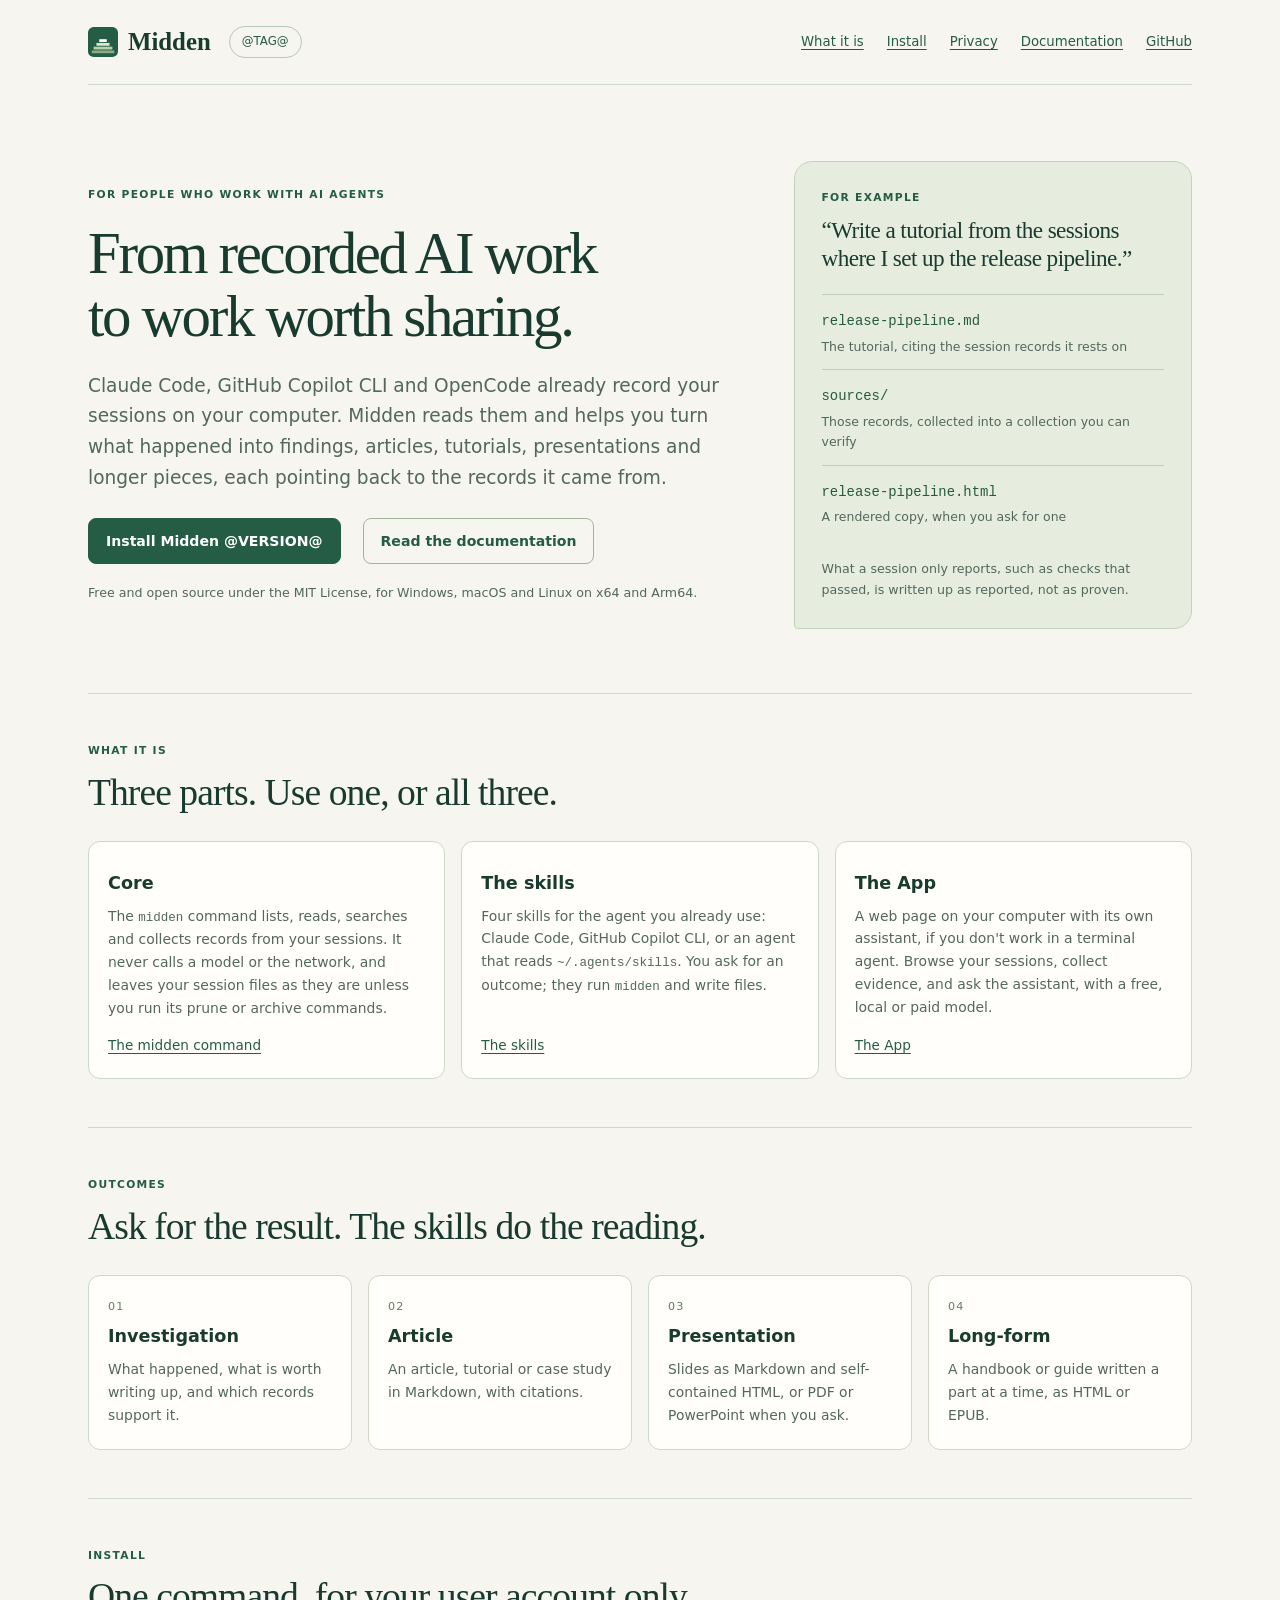
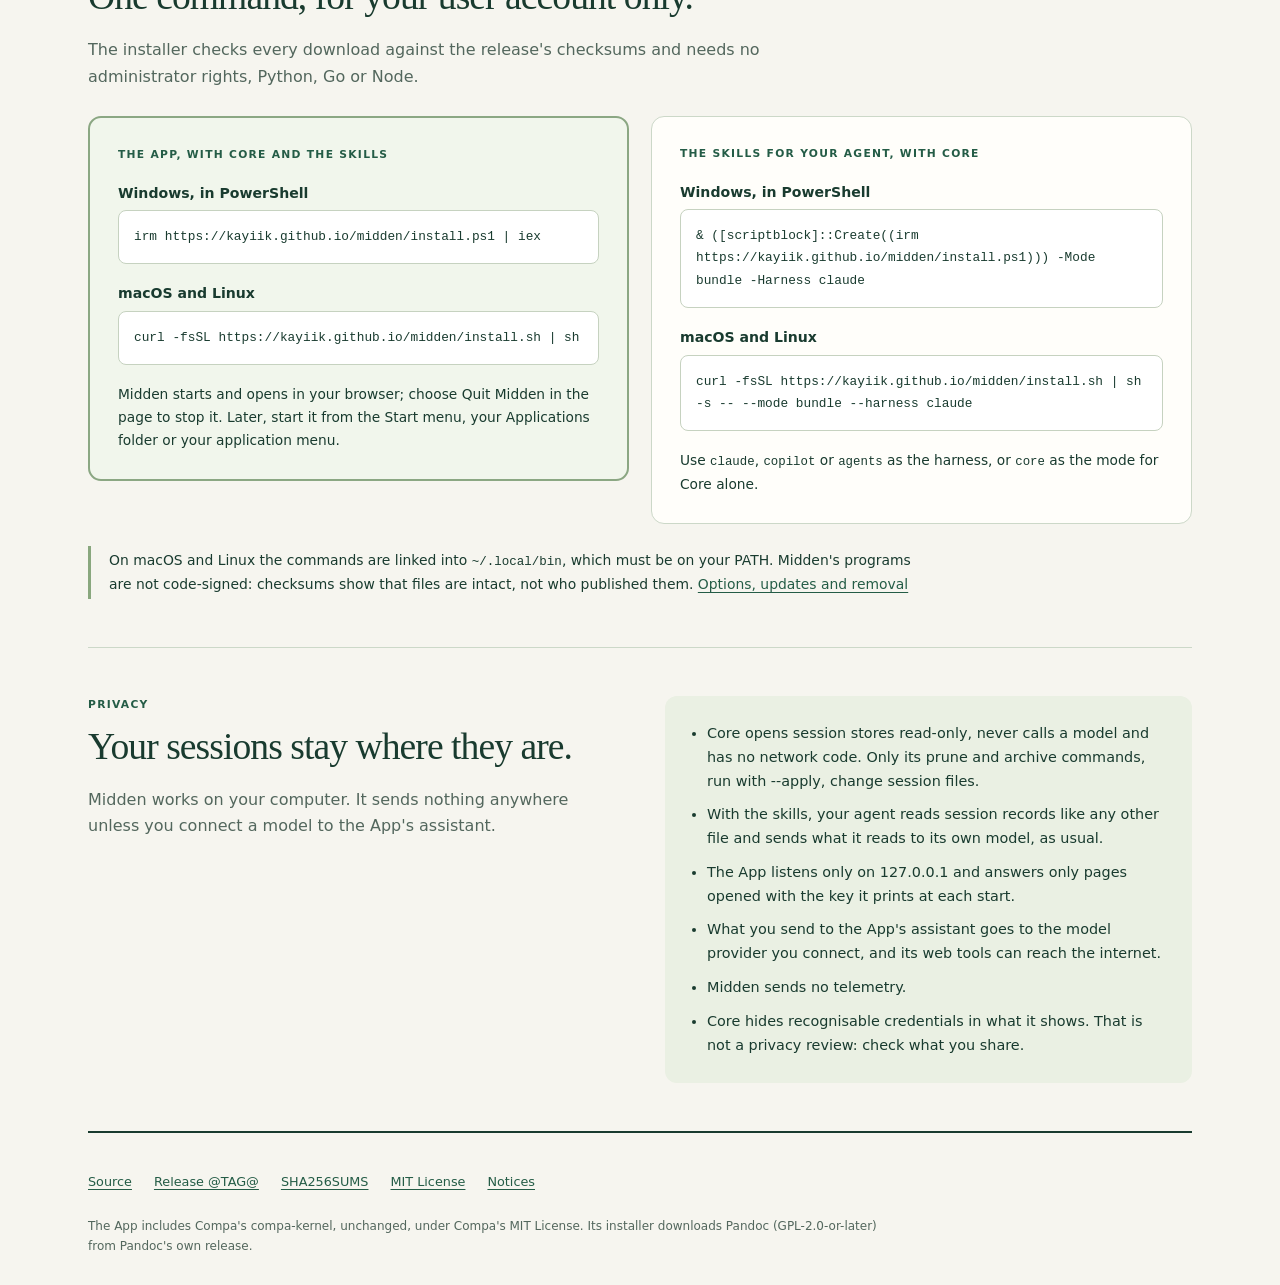
==== site/index.html @ f58fb947 "Initial commit Co-authored-by: Copilot <223556219+Copilot@users.noreply.github.com>" ====
<!doctype html>
<html lang="en">
<head>
<meta charset="utf-8">
<meta name="viewport" content="width=device-width,initial-scale=1">
<meta name="description" content="Midden reads the AI sessions that Claude Code, GitHub Copilot CLI and OpenCode record on your computer, and helps you turn them into findings, articles, presentations and longer pieces.">
<meta name="color-scheme" content="light">
<title>Midden: from recorded AI work to work worth sharing</title>
<link rel="canonical" href="https://kayiik.github.io/midden/">
<link rel="icon" href="favicon.svg" type="image/svg+xml">
<link rel="stylesheet" href="site.css">
</head>
<body>
<a class="skip-link" href="#content">Skip to content</a>
<div class="page">
<nav class="site-nav" aria-label="Main navigation">
<a class="brand" href="./"><img src="favicon.svg" alt="" width="30" height="30">Midden</a>
<a class="release-tag" href="https://github.com/kayiik/midden/releases/tag/@TAG@">@TAG@</a>
<div class="nav-links">
<a href="#parts">What it is</a>
<a href="#install">Install</a>
<a href="#privacy">Privacy</a>
<a href="https://github.com/kayiik/midden#documentation">Documentation</a>
<a href="https://github.com/kayiik/midden">GitHub</a>
</div>
</nav>

<main id="content">
<header class="hero">
<div>
<p class="eyebrow">For people who work with AI agents</p>
<h1>From recorded AI work to work worth sharing.</h1>
<p class="lead">Claude Code, GitHub Copilot CLI and OpenCode already record your sessions on your computer. Midden reads them and helps you turn what happened into findings, articles, tutorials, presentations and longer pieces, each pointing back to the records it came from.</p>
<div class="actions">
<a class="button" href="#install">Install Midden @VERSION@</a>
<a class="button secondary" href="https://github.com/kayiik/midden#documentation">Read the documentation</a>
</div>
<p class="note">Free and open source under the MIT License, for Windows, macOS and Linux on x64 and Arm64.</p>
</div>
<aside class="work-example" aria-labelledby="example-title">
<p class="eyebrow">For example</p>
<h2 id="example-title">“Write a tutorial from the sessions where I set up the release pipeline.”</h2>
<ul class="file-stack">
<li><code>release-pipeline.md</code><span>The tutorial, citing the session records it rests on</span></li>
<li><code>sources/</code><span>Those records, collected into a collection you can verify</span></li>
<li><code>release-pipeline.html</code><span>A rendered copy, when you ask for one</span></li>
</ul>
<p class="note">What a session only reports, such as checks that passed, is written up as reported, not as proven.</p>
</aside>
</header>

<section id="parts" aria-labelledby="parts-title">
<div class="section-heading">
<p class="eyebrow">What it is</p>
<h2 id="parts-title">Three parts. Use one, or all three.</h2>
</div>
<div class="cards three">
<article>
<h3>Core</h3>
<p>The <code>midden</code> command lists, reads, searches and collects records from your sessions. It never calls a model or the network, and leaves your session files as they are unless you run its prune or archive commands.</p>
<a href="https://github.com/kayiik/midden/blob/main/docs/core.md">The midden command</a>
</article>
<article>
<h3>The skills</h3>
<p>Four skills for the agent you already use: Claude Code, GitHub Copilot CLI, or an agent that reads <code>~/.agents/skills</code>. You ask for an outcome; they run <code>midden</code> and write files.</p>
<a href="https://github.com/kayiik/midden/blob/main/docs/skills.md">The skills</a>
</article>
<article>
<h3>The App</h3>
<p>A web page on your computer with its own assistant, if you don't work in a terminal agent. Browse your sessions, collect evidence, and ask the assistant, with a free, local or paid model.</p>
<a href="https://github.com/kayiik/midden/blob/main/docs/app.md">The App</a>
</article>
</div>
</section>

<section id="outcomes" aria-labelledby="outcomes-title">
<div class="section-heading">
<p class="eyebrow">Outcomes</p>
<h2 id="outcomes-title">Ask for the result. The skills do the reading.</h2>
</div>
<div class="cards four">
<article><p class="card-number">01</p><h3>Investigation</h3><p>What happened, what is worth writing up, and which records support it.</p></article>
<article><p class="card-number">02</p><h3>Article</h3><p>An article, tutorial or case study in Markdown, with citations.</p></article>
<article><p class="card-number">03</p><h3>Presentation</h3><p>Slides as Markdown and self-contained HTML, or PDF or PowerPoint when you ask.</p></article>
<article><p class="card-number">04</p><h3>Long-form</h3><p>A handbook or guide written a part at a time, as HTML or EPUB.</p></article>
</div>
</section>

<section id="install" aria-labelledby="install-title">
<div class="section-heading">
<p class="eyebrow">Install</p>
<h2 id="install-title">One command, for your user account only.</h2>
<p>The installer checks every download against the release's checksums and needs no administrator rights, Python, Go or Node.</p>
</div>
<div class="entrances">
<div class="entrance app-entrance">
<p class="eyebrow">The App, with Core and the skills</p>
<h3>Windows, in PowerShell</h3>
<pre><code>irm https://kayiik.github.io/midden/install.ps1 | iex</code></pre>
<h3>macOS and Linux</h3>
<pre><code>curl -fsSL https://kayiik.github.io/midden/install.sh | sh</code></pre>
<p>Midden starts and opens in your browser; choose Quit Midden in the page to stop it. Later, start it from the Start menu, your Applications folder or your application menu.</p>
</div>
<div class="entrance">
<p class="eyebrow">The skills for your agent, with Core</p>
<h3>Windows, in PowerShell</h3>
<pre><code>&amp; ([scriptblock]::Create((irm https://kayiik.github.io/midden/install.ps1))) -Mode bundle -Harness claude</code></pre>
<h3>macOS and Linux</h3>
<pre><code>curl -fsSL https://kayiik.github.io/midden/install.sh | sh -s -- --mode bundle --harness claude</code></pre>
<p>Use <code>claude</code>, <code>copilot</code> or <code>agents</code> as the harness, or <code>core</code> as the mode for Core alone.</p>
</div>
</div>
<p class="install-note">On macOS and Linux the commands are linked into <code>~/.local/bin</code>, which must be on your PATH. Midden's programs are not code-signed: checksums show that files are intact, not who published them. <a href="https://github.com/kayiik/midden/blob/main/docs/install.md">Options, updates and removal</a></p>
</section>

<section id="privacy" class="split" aria-labelledby="privacy-title">
<div>
<p class="eyebrow">Privacy</p>
<h2 id="privacy-title">Your sessions stay where they are.</h2>
<p>Midden works on your computer. It sends nothing anywhere unless you connect a model to the App's assistant.</p>
</div>
<div class="limits">
<ul>
<li>Core opens session stores read-only, never calls a model and has no network code. Only its prune and archive commands, run with --apply, change session files.</li>
<li>With the skills, your agent reads session records like any other file and sends what it reads to its own model, as usual.</li>
<li>The App listens only on 127.0.0.1 and answers only pages opened with the key it prints at each start.</li>
<li>What you send to the App's assistant goes to the model provider you connect, and its web tools can reach the internet.</li>
<li>Midden sends no telemetry.</li>
<li>Core hides recognisable credentials in what it shows. That is not a privacy review: check what you share.</li>
</ul>
</div>
</section>
</main>

<footer>
<div class="footer-links">
<a href="https://github.com/kayiik/midden">Source</a>
<a href="https://github.com/kayiik/midden/releases/tag/@TAG@">Release @TAG@</a>
<a href="SHA256SUMS">SHA256SUMS</a>
<a href="https://github.com/kayiik/midden/blob/main/LICENSE">MIT License</a>
<a href="https://github.com/kayiik/midden/blob/main/NOTICE">Notices</a>
</div>
<p>The App includes Compa's compa-kernel, unchanged, under Compa's MIT License. Its installer downloads Pandoc (GPL-2.0-or-later) from Pandoc's own release.</p>
</footer>
</div>
</body>
</html>
---- site/site.css ----
:root { color-scheme: light; --ink: #193b2f; --muted: #53675d; --paper: #f6f5ef; --surface: #fffefa; --line: #ccd8c8; --accent: #245c46; }
* { box-sizing: border-box; }
html { scroll-padding-top: 20px; }
body { margin: 0; background: var(--paper); color: var(--ink); font: 16px/1.65 system-ui, "Segoe UI", sans-serif; }
.page { max-width: 1160px; margin: auto; padding: 0 28px 30px; }
a { color: var(--accent); text-underline-offset: .22em; }
a:hover { text-decoration-thickness: 2px; }
a:focus-visible { outline: 3px solid #925f15; outline-offset: 4px; border-radius: 3px; }
.skip-link { position: absolute; top: -80px; left: 16px; padding: 10px 16px; background: var(--accent); color: white; z-index: 5; }
.skip-link:focus { top: 8px; }
h1, h2, h3, p, ul { margin: 0; }
h1, h2 { font-family: Georgia, serif; font-weight: 400; }
h1 { font-size: clamp(2.4rem, 4.6vw, 3.8rem); line-height: 1.08; letter-spacing: -.04em; margin: 18px 0 22px; text-wrap: balance; }
h2 { font-size: clamp(1.75rem, 3vw, 2.35rem); line-height: 1.2; letter-spacing: -.025em; margin: 10px 0 18px; text-wrap: balance; }
h3 { font-size: 1.1rem; line-height: 1.3; margin: 8px 0 10px; }
p + p { margin-top: 14px; }
.eyebrow { color: var(--accent); font-size: .67rem; font-weight: 750; text-transform: uppercase; letter-spacing: .12em; }
.note { color: var(--muted); font-size: .79rem; line-height: 1.7; }
.site-nav { display: flex; align-items: center; gap: 18px; padding: 20px 0; border-bottom: 1px solid var(--line); }
.brand { display: inline-flex; align-items: center; gap: 10px; font: 700 1.55rem Georgia, serif; color: var(--ink); text-decoration: none; }
.release-tag { border: 1px solid #b8c9b5; border-radius: 30px; padding: 5px 12px; font-size: .74rem; text-decoration: none; }
.nav-links { margin-left: auto; display: flex; flex-wrap: wrap; gap: 5px 23px; font-size: .83rem; }
.nav-links a { display: inline-flex; align-items: center; min-height: 44px; }
.hero { padding: 76px 0 64px; display: grid; grid-template-columns: minmax(0, 1.65fr) minmax(0, 1fr); gap: 48px; align-items: center; }
.lead { font-size: 1.16rem; color: var(--muted); line-height: 1.65; max-width: 640px; }
.actions { display: flex; align-items: center; flex-wrap: wrap; gap: 14px 22px; margin: 25px 0 18px; }
.button { display: inline-flex; align-items: center; justify-content: center; min-height: 46px; border: 1px solid var(--accent); background: var(--accent); color: white; border-radius: 8px; padding: 10px 17px; text-decoration: none; font-size: .88rem; font-weight: 650; }
.button:hover { background: #173e2e; border-color: #173e2e; }
.button.secondary { background: transparent; color: var(--accent); border-color: #9eb89a; }
.button.secondary:hover { background: #e6ecdf; }
.work-example { background: #e6edde; border: 1px solid #c4d1bc; border-radius: 18px 18px 18px 4px; padding: 27px; }
.work-example h2 { font-size: 1.45rem; }
.file-stack { margin: 22px 0 18px; padding: 0; list-style: none; }
.file-stack li { padding: 12px 0; border-top: 1px solid #becfb5; }
.file-stack code { color: #265a40; font-size: .87rem; }
.file-stack span { display: block; color: var(--muted); font-size: .78rem; margin-top: 3px; }
section { padding: 48px 0; border-top: 1px solid var(--line); }
.section-heading { max-width: 730px; margin-bottom: 26px; }
.section-heading > p:not(.eyebrow) { color: var(--muted); }
.cards { display: grid; gap: 16px; }
.cards.three { grid-template-columns: repeat(3, minmax(0, 1fr)); }
.cards.four { grid-template-columns: repeat(4, minmax(0, 1fr)); }
.cards article { display: flex; flex-direction: column; border: 1px solid var(--line); background: var(--surface); border-radius: 12px; padding: 22px 19px; }
.cards article > p:not(.card-number) { font-size: .87rem; color: var(--muted); }
.cards article > a { margin-top: auto; padding-top: 14px; font-size: .85rem; }
.card-number { color: #647c68; font-size: .7rem; letter-spacing: .1em; }
.entrances { display: grid; grid-template-columns: repeat(2, minmax(0, 1fr)); gap: 22px; align-items: start; }
.entrance { min-width: 0; padding: 28px; border: 1px solid var(--line); border-radius: 13px; background: var(--surface); }
.entrance h3 { font-size: .88rem; margin: 20px 0 8px; }
.entrance > p:last-child { margin-top: 18px; font-size: .86rem; }
.app-entrance { border: 2px solid #8ba783; background: #f1f6ec; }
pre, code { font-family: ui-monospace, "Cascadia Code", Consolas, monospace; }
code { font-size: .9em; overflow-wrap: anywhere; }
pre { margin: 0; padding: 15px; border: 1px solid #c6d2c0; border-radius: 8px; background: #fff; font-size: .8rem; line-height: 1.75; white-space: pre-wrap; overflow-wrap: anywhere; }
pre code { font-size: inherit; }
.install-note { max-width: 830px; margin-top: 22px; border-left: 3px solid #89a77e; padding: 3px 0 3px 18px; font-size: .87rem; }
.split { display: grid; grid-template-columns: 1fr 1fr; gap: 50px; }
.split > div { min-width: 0; }
.split > div > p:not(.eyebrow) { color: var(--muted); }
.limits { background: #eaf0e3; border-radius: 12px; padding: 26px 26px 26px 22px; font-size: .9rem; }
.limits ul { padding-left: 20px; }
.limits li + li { margin-top: 10px; }
footer { padding-top: 26px; border-top: 2px solid var(--ink); }
footer > p { margin-top: 14px; max-width: 800px; font-size: .75rem; color: var(--muted); }
.footer-links { display: flex; flex-wrap: wrap; gap: 0 22px; font-size: .8rem; }
.footer-links a { display: inline-flex; align-items: center; min-height: 44px; }
@media (max-width: 1000px) {
  .hero { gap: 25px; padding-top: 52px; }
  .work-example, .entrance { padding: 22px; }
  .cards.three { grid-template-columns: 1fr; }
  .cards.four { grid-template-columns: repeat(2, minmax(0, 1fr)); }
  .split { gap: 26px; }
}
@media (max-width: 720px) {
  .page { padding: 0 20px 26px; }
  .site-nav { flex-wrap: wrap; gap: 8px 14px; padding: 15px 0 9px; }
  .nav-links { width: 100%; margin: 0; justify-content: space-between; gap: 8px; }
  .hero { grid-template-columns: 1fr; padding: 43px 0 35px; gap: 28px; }
  h1 { font-size: clamp(2.2rem, 9vw, 3rem); }
  .lead { font-size: 1.05rem; }
  section { padding: 35px 0; }
  .entrances, .split { grid-template-columns: 1fr; gap: 20px; }
  .hero .button { width: 100%; }
}
@media (max-width: 400px) {
  .cards.four { grid-template-columns: 1fr; }
  .entrance { padding: 20px 16px; }
}
@media print {
  body { background: white; color: #111; }
  .page { max-width: none; padding: 0; }
  .nav-links, .actions { display: none; }
  section, article, .work-example, .entrance { break-inside: avoid; }
}
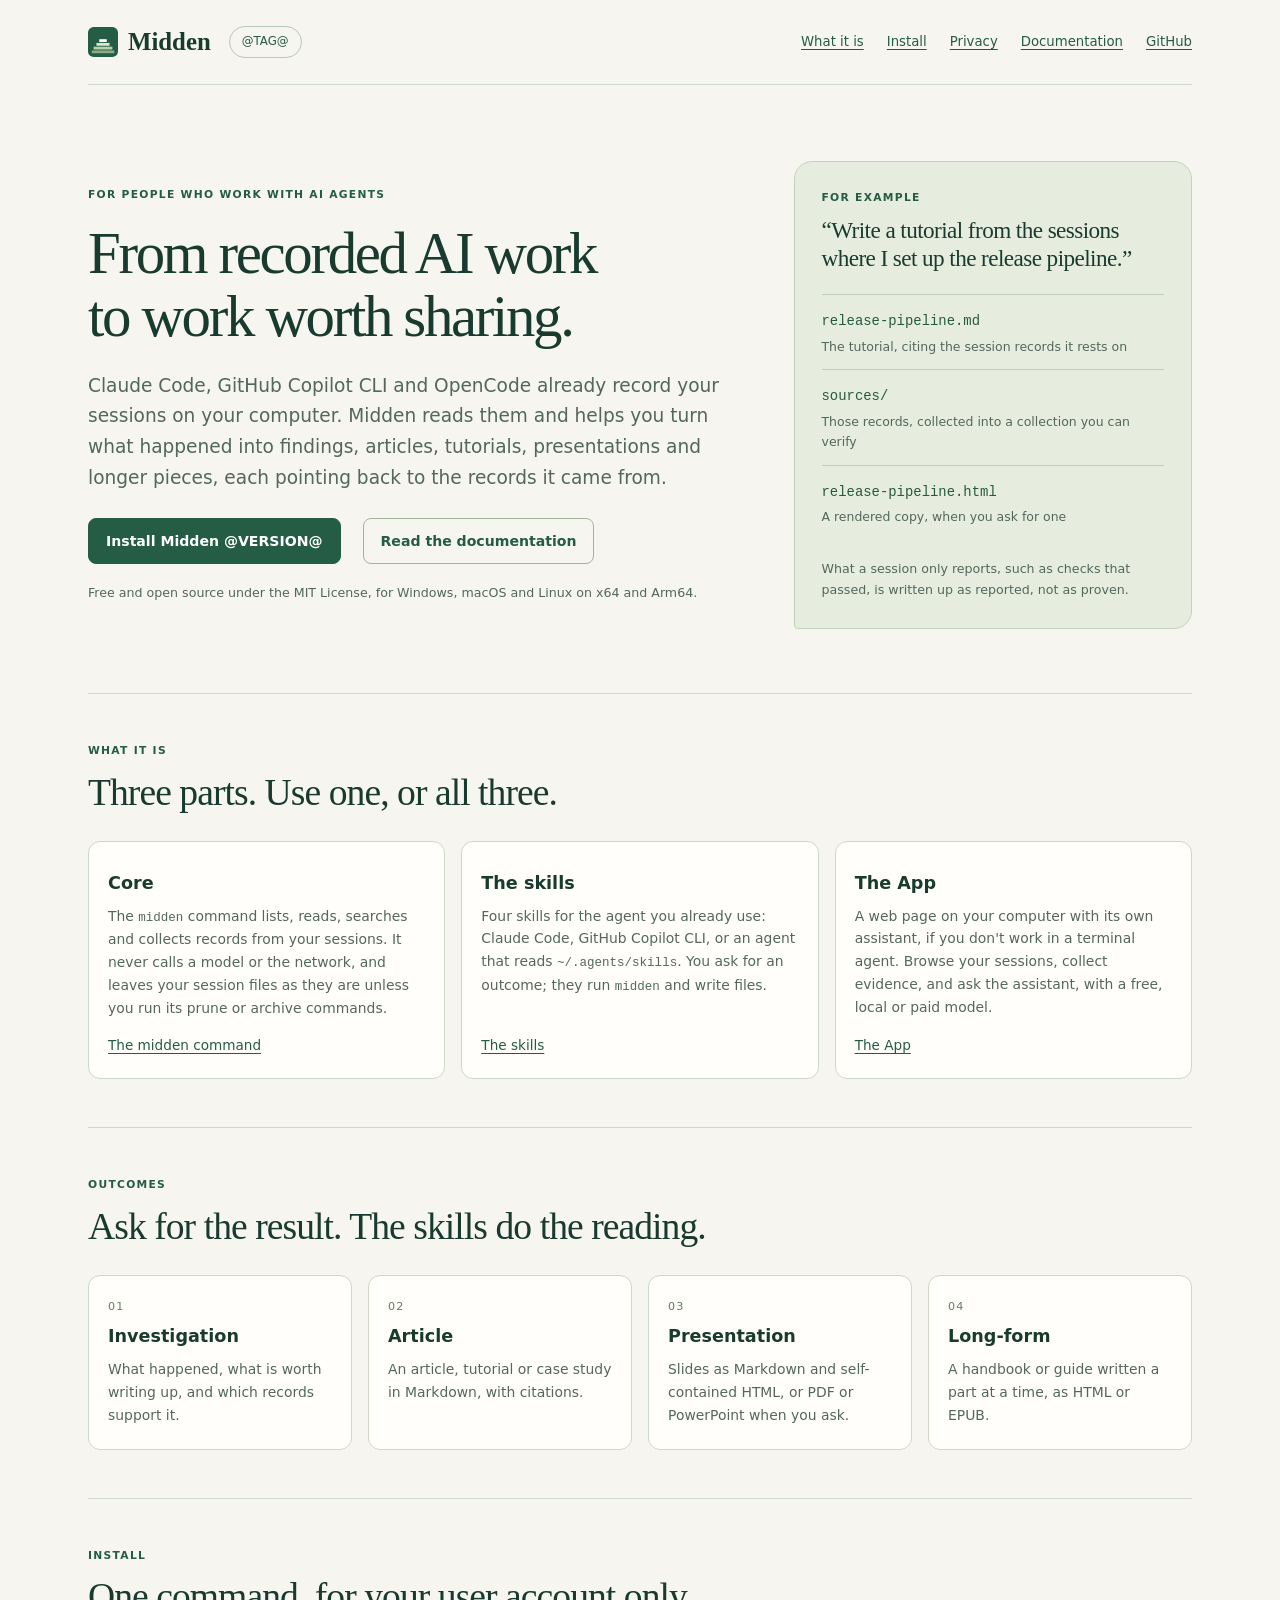
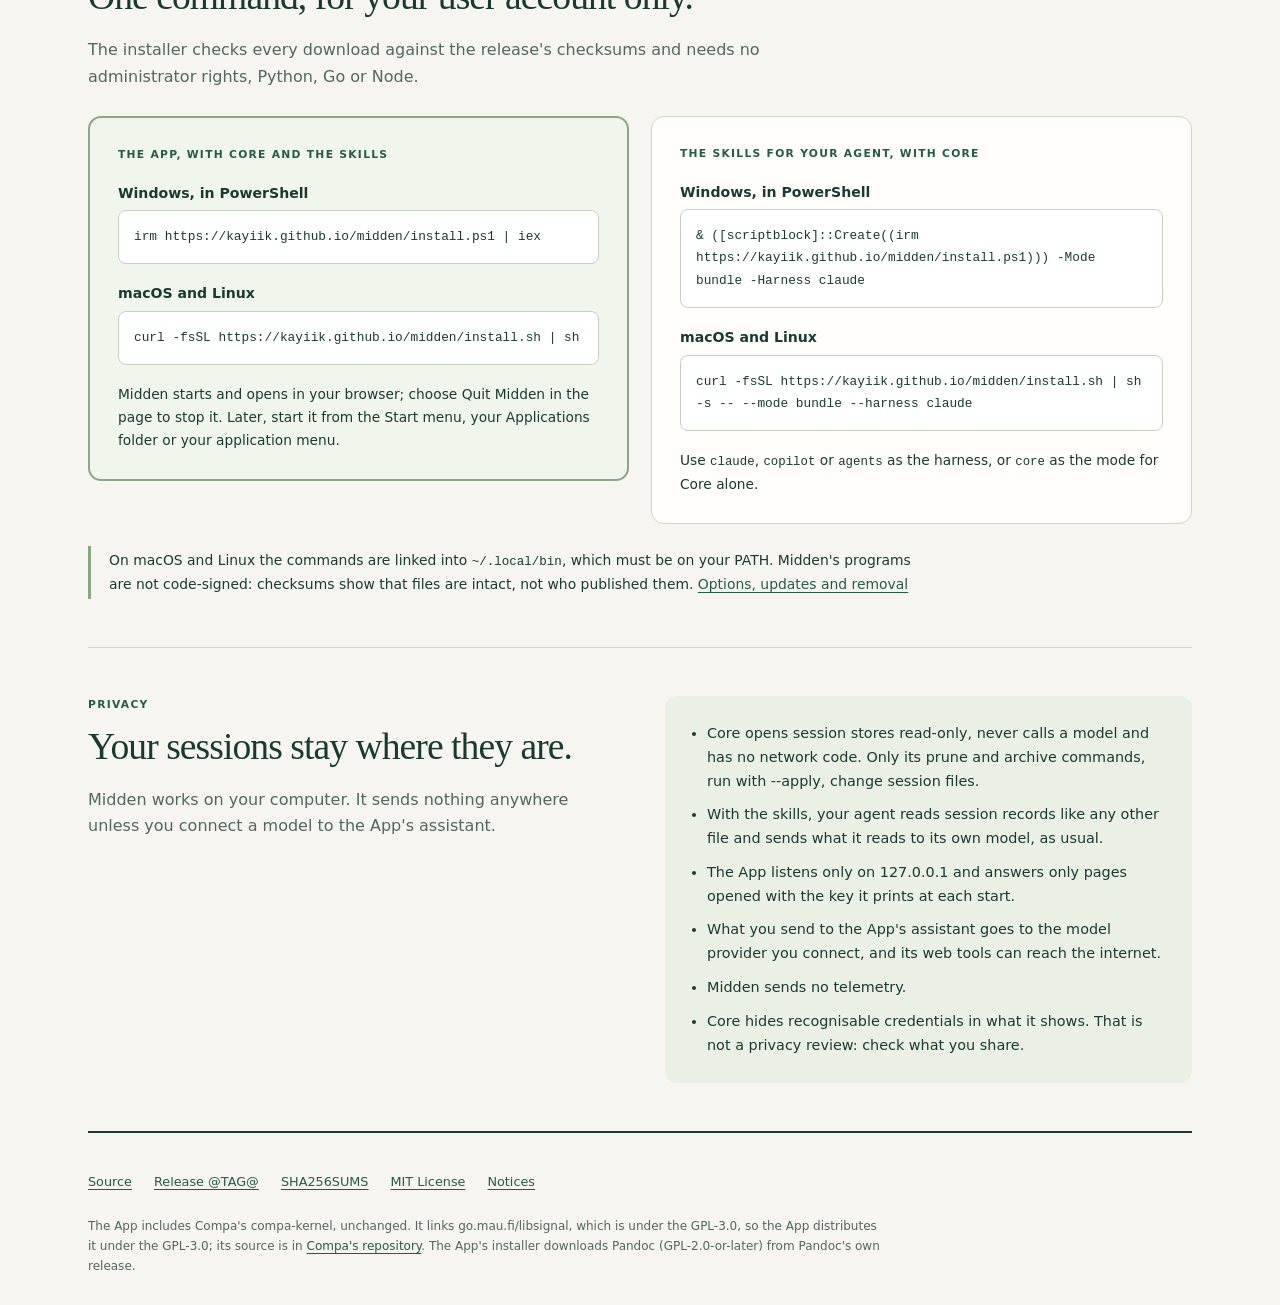
==== commit 474bf813: "Say that compa-kernel is distributed under the GPL-3.0 Every compa-kernel 0.0.1 build links go.mau.f" ====
--- a/site/index.html
+++ b/site/index.html
@@ -140,7 +140,7 @@
 <a href="https://github.com/kayiik/midden/blob/main/LICENSE">MIT License</a>
 <a href="https://github.com/kayiik/midden/blob/main/NOTICE">Notices</a>
 </div>
-<p>The App includes Compa's compa-kernel, unchanged, under Compa's MIT License. Its installer downloads Pandoc (GPL-2.0-or-later) from Pandoc's own release.</p>
+<p>The App includes Compa's compa-kernel, unchanged. It links go.mau.fi/libsignal, which is under the GPL-3.0, so the App distributes it under the GPL-3.0; its source is in <a href="https://github.com/kayiik/compa">Compa's repository</a>. The App's installer downloads Pandoc (GPL-2.0-or-later) from Pandoc's own release.</p>
 </footer>
 </div>
 </body>
